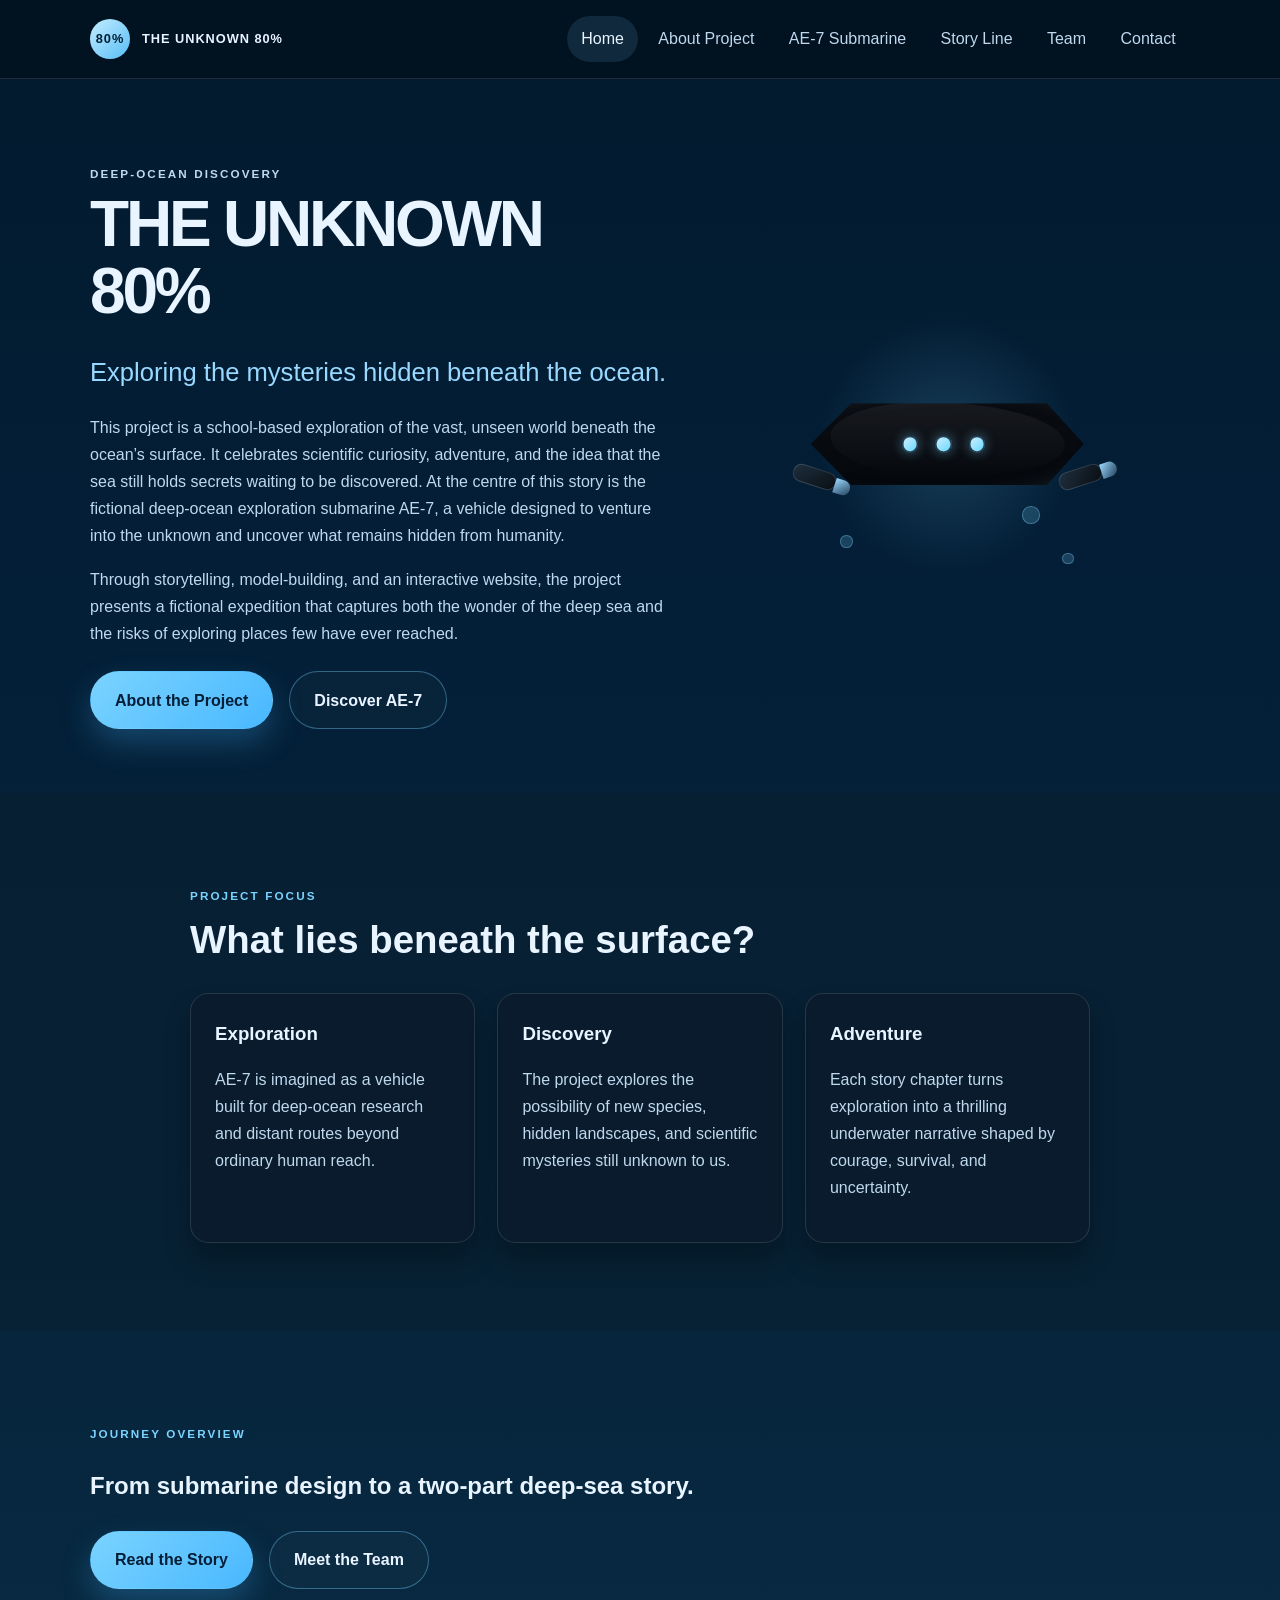
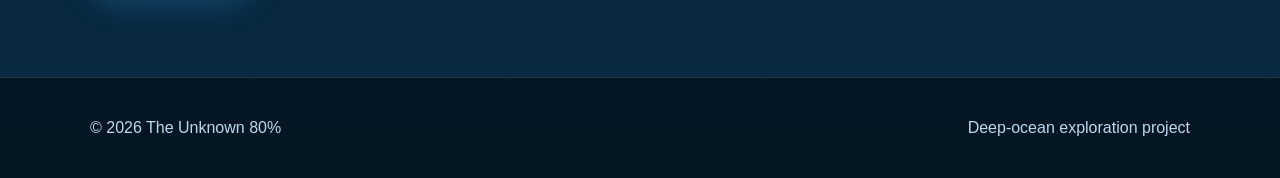
==== index.html @ 1398269c "Create the complete static website for The Unknown 80% with all requested pages, styling, and intera" ====
<!DOCTYPE html>
<html lang="en">
  <head>
    <meta charset="UTF-8" />
    <meta name="viewport" content="width=device-width, initial-scale=1.0" />
    <title>The Unknown 80% | Home</title>
    <meta
      name="description"
      content="The Unknown 80% explores the mysteries beneath the ocean through the fictional deep-ocean exploration submarine AE-7."
    />
    <link rel="stylesheet" href="styles.css" />
  </head>
  <body>
    <header class="site-header">
      <div class="container nav-wrap">
        <a class="brand" href="index.html">
          <span class="brand-mark">80%</span>
          <span class="brand-text">The Unknown 80%</span>
        </a>

        <button class="nav-toggle" aria-label="Open menu" aria-expanded="false">
          <span></span>
          <span></span>
          <span></span>
        </button>

        <nav class="site-nav" aria-label="Main navigation">
          <a href="index.html" class="active">Home</a>
          <a href="about.html">About Project</a>
          <a href="submarine.html">AE-7 Submarine</a>
          <a href="story.html">Story Line</a>
          <a href="team.html">Team</a>
          <a href="contact.html">Contact</a>
        </nav>
      </div>
    </header>

    <main>
      <section class="hero hero-home">
        <div class="container hero-grid">
          <div class="hero-copy reveal">
            <p class="eyebrow">Deep-Ocean Discovery</p>
            <h1>THE UNKNOWN 80%</h1>
            <p class="subtitle">Exploring the mysteries hidden beneath the ocean.</p>
            <p>
              This project is a school-based exploration of the vast, unseen world beneath the ocean’s surface.
              It celebrates scientific curiosity, adventure, and the idea that the sea still holds secrets waiting
              to be discovered. At the centre of this story is the fictional deep-ocean exploration submarine AE-7,
              a vehicle designed to venture into the unknown and uncover what remains hidden from humanity.
            </p>
            <p>
              Through storytelling, model-building, and an interactive website, the project presents a fictional expedition
              that captures both the wonder of the deep sea and the risks of exploring places few have ever reached.
            </p>
            <div class="hero-actions">
              <a class="button primary" href="about.html">About the Project</a>
              <a class="button secondary" href="submarine.html">Discover AE-7</a>
            </div>
          </div>

          <div class="hero-visual reveal">
            <div class="ae7-illustration" aria-label="AE-7 submarine illustration">
              <div class="submarine-body">
                <div class="windows">
                  <span></span>
                  <span></span>
                  <span></span>
                </div>
              </div>
              <div class="thruster thruster-left"></div>
              <div class="thruster thruster-right"></div>
              <div class="bubble bubble-1"></div>
              <div class="bubble bubble-2"></div>
              <div class="bubble bubble-3"></div>
            </div>
          </div>
        </div>
      </section>

      <section class="section section-light">
        <div class="container narrow">
          <div class="section-heading reveal">
            <p class="eyebrow">Project Focus</p>
            <h2>What lies beneath the surface?</h2>
          </div>

          <div class="feature-grid three-up">
            <article class="info-card reveal">
              <h3>Exploration</h3>
              <p>AE-7 is imagined as a vehicle built for deep-ocean research and distant routes beyond ordinary human reach.</p>
            </article>
            <article class="info-card reveal">
              <h3>Discovery</h3>
              <p>The project explores the possibility of new species, hidden landscapes, and scientific mysteries still unknown to us.</p>
            </article>
            <article class="info-card reveal">
              <h3>Adventure</h3>
              <p>Each story chapter turns exploration into a thrilling underwater narrative shaped by courage, survival, and uncertainty.</p>
            </article>
          </div>
        </div>
      </section>

      <section class="section">
        <div class="container home-cta reveal">
          <div>
            <p class="eyebrow">Journey Overview</p>
            <h2>From submarine design to a two-part deep-sea story.</h2>
          </div>
          <div class="cta-links">
            <a href="story.html" class="button primary">Read the Story</a>
            <a href="team.html" class="button secondary">Meet the Team</a>
          </div>
        </div>
      </section>
    </main>

    <footer class="site-footer">
      <div class="container footer-wrap">
        <p>© 2026 The Unknown 80%</p>
        <p>Deep-ocean exploration project</p>
      </div>
    </footer>

    <script src="main.js"></script>
  </body>
</html>
---- styles.css ----
* {
  box-sizing: border-box;
}

:root {
  --bg-dark: #021a2d;
  --bg-deep: #031e36;
  --bg-mid: #0c3354;
  --panel: rgba(11, 31, 52, 0.9);
  --panel-soft: rgba(14, 41, 64, 0.72);
  --panel-light: #edf6ff;
  --line: rgba(255, 255, 255, 0.12);
  --text: #e8f4ff;
  --text-soft: #bfd9ee;
  --text-dark: #0c1f2d;
  --primary: #7ad3ff;
  --primary-strong: #49b8ff;
  --secondary: #99d8ff;
  --accent: #a9d9f7;
  --shadow: rgba(2, 11, 19, 0.35);
}

html {
  scroll-behavior: smooth;
}

body {
  margin: 0;
  font-family: "Segoe UI", Tahoma, Geneva, Verdana, sans-serif;
  background: linear-gradient(180deg, var(--bg-dark) 0%, var(--bg-deep) 30%, #082a42 100%);
  color: var(--text);
  line-height: 1.7;
}

img {
  max-width: 100%;
  display: block;
}

a {
  color: inherit;
  text-decoration: none;
}

button,
input,
textarea {
  font: inherit;
}

.container {
  width: min(1100px, calc(100% - 2rem));
  margin: 0 auto;
}

.narrow {
  width: min(900px, calc(100% - 2rem));
  margin: 0 auto;
}

.section {
  padding: 5.5rem 0;
}

.section-light {
  background: rgba(9, 30, 48, 0.6);
}

.site-header {
  position: sticky;
  top: 0;
  z-index: 20;
  background: rgba(2, 17, 30, 0.8);
  backdrop-filter: blur(12px);
  border-bottom: 1px solid var(--line);
}

.nav-wrap {
  display: flex;
  align-items: center;
  justify-content: space-between;
  min-height: 78px;
  gap: 1rem;
}

.brand {
  display: inline-flex;
  align-items: center;
  gap: 0.75rem;
  font-weight: 700;
  letter-spacing: 0.06em;
  text-transform: uppercase;
}

.brand-mark {
  display: inline-grid;
  place-items: center;
  width: 2.5rem;
  height: 2.5rem;
  border-radius: 50%;
  background: linear-gradient(135deg, #c4ecff, #57bef6);
  color: var(--bg-deep);
  font-size: 0.8rem;
}

.brand-text {
  font-size: 0.8rem;
}

.site-nav {
  display: flex;
  align-items: center;
  gap: 0.35rem;
  flex-wrap: wrap;
}

.site-nav a {
  color: var(--text-soft);
  padding: 0.6rem 0.9rem;
  border-radius: 999px;
  transition: 0.25s ease;
}

.site-nav a:hover,
.site-nav a.active {
  color: var(--text);
  background: rgba(122, 211, 255, 0.12);
}

.nav-toggle {
  display: none;
  background: transparent;
  border: 1px solid var(--line);
  border-radius: 0.5rem;
  padding: 0.5rem;
  cursor: pointer;
}

.nav-toggle span {
  display: block;
  width: 1.3rem;
  height: 2px;
  margin: 0.2rem 0;
  background: var(--text);
}

.hero {
  padding: 5rem 0 4rem;
}

.hero-grid,
.content-grid,
.contact-layout {
  display: grid;
  grid-template-columns: 1.2fr 1fr;
  gap: 2rem;
  align-items: center;
}

.hero-copy h1,
.page-hero h1 {
  font-size: clamp(2.6rem, 5vw, 5rem);
  line-height: 1.05;
  margin: 0.3rem 0 1rem;
  letter-spacing: -0.05em;
}

.hero-copy .subtitle {
  font-size: clamp(1.15rem, 2vw, 1.7rem);
  color: var(--secondary);
  margin-bottom: 1.2rem;
}

.hero-copy p,
.text-column p,
.story-part p,
.info-card p,
.team-card p,
.contact-card p,
.contact-card li,
.quote-box p {
  color: var(--text-soft);
}

.eyebrow {
  display: inline-block;
  margin: 0;
  letter-spacing: 0.18em;
  text-transform: uppercase;
  font-size: 0.73rem;
  color: var(--primary);
  font-weight: 700;
}

.hero-actions,
.cta-links {
  display: flex;
  flex-wrap: wrap;
  gap: 1rem;
  margin-top: 1.5rem;
}

.button {
  display: inline-flex;
  align-items: center;
  justify-content: center;
  padding: 0.9rem 1.5rem;
  border-radius: 999px;
  border: 1px solid transparent;
  font-weight: 700;
  transition: transform 0.22s ease, box-shadow 0.22s ease;
}

.button:hover {
  transform: translateY(-1px);
}

.button.primary {
  background: linear-gradient(135deg, var(--primary), var(--primary-strong));
  color: var(--bg-deep);
  box-shadow: 0 14px 30px rgba(73, 184, 255, 0.25);
}

.button.secondary {
  border-color: rgba(122, 211, 255, 0.38);
  background: rgba(255, 255, 255, 0.02);
  color: var(--text);
}

.hero-visual,
.submarine-visual {
  display: flex;
  justify-content: center;
  align-items: center;
}

.ae7-illustration {
  position: relative;
  width: min(32rem, 100%);
  height: 19rem;
  background: radial-gradient(circle at center, rgba(122, 211, 255, 0.18), transparent 45%);
}

.ae7-illustration.large {
  width: min(27rem, 100%);
  height: 16rem;
}

.submarine-body {
  position: absolute;
  left: 50%;
  top: 50%;
  transform: translate(-50%, -50%);
  width: 76%;
  height: 42%;
  background: linear-gradient(180deg, #0b0d12 0%, #03070c 100%);
  border: 2px solid rgba(163, 185, 208, 0.2);
  border-radius: 62% 38% 52% 48% / 58% 50% 50% 42%;
  box-shadow: inset -18px 0 24px rgba(91, 99, 105, 0.4), 0 18px 32px rgba(0, 0, 0, 0.3);
  clip-path: polygon(13% 50%, 24% 18%, 77% 18%, 87% 50%, 77% 82%, 24% 82%);
}

.submarine-body::before {
  content: "";
  position: absolute;
  inset: 16% 18% 22% 18%;
  background: linear-gradient(180deg, rgba(255, 255, 255, 0.06), transparent);
  border-radius: 40% 60% 45% 55% / 44% 55% 45% 56%;
}

.windows {
  position: absolute;
  inset: 30% 20% 30% 18%;
  display: flex;
  align-items: center;
  justify-content: center;
  gap: 1rem;
}

.windows span {
  display: block;
  width: 1.1rem;
  height: 1.1rem;
  border-radius: 50%;
  background: linear-gradient(135deg, #cfeeff, #67d9ff);
  border: 2px solid rgba(8, 25, 40, 0.8);
  box-shadow: 0 0 12px rgba(122, 211, 255, 0.4);
}

.thruster {
  position: absolute;
  top: 58%;
  width: 2.8rem;
  height: 1.15rem;
  border-radius: 999px;
  background: linear-gradient(135deg, #1e2f3d, #0a0e14);
  border: 1px solid rgba(170, 204, 233, 0.2);
}

.thruster::before {
  content: "";
  position: absolute;
  right: -1rem;
  top: 0.1rem;
  width: 1rem;
  height: 0.95rem;
  background: linear-gradient(135deg, #99d8ff, #213d57);
  border-radius: 0 999px 999px 0;
}

.thruster-left {
  left: 18%;
  transform: rotate(18deg);
}

.thruster-right {
  right: 18%;
  transform: rotate(-18deg);
}

.bubble {
  position: absolute;
  background: rgba(122, 211, 255, 0.2);
  border: 1px solid rgba(122, 211, 255, 0.35);
  border-radius: 50%;
  animation: float 4s ease-in-out infinite;
}

.bubble-1 {
  width: 0.8rem;
  height: 0.8rem;
  bottom: 3rem;
  left: 28%;
}

.bubble-2 {
  width: 1.1rem;
  height: 1.1rem;
  bottom: 4.5rem;
  right: 31%;
  animation-delay: 0.8s;
}

.bubble-3 {
  width: 0.7rem;
  height: 0.7rem;
  bottom: 2rem;
  right: 24%;
  animation-delay: 1.6s;
}

@keyframes float {
  0%,
  100% {
    transform: translateY(0px);
    opacity: 0.75;
  }
  50% {
    transform: translateY(-18px);
    opacity: 1;
  }
}

.section-heading {
  margin-bottom: 2rem;
}

.section-heading h2,
.text-column h2,
.story-part h2,
.contact-card h2 {
  font-size: clamp(1.9rem, 3vw, 3rem);
  margin: 0.6rem 0 0.7rem;
  line-height: 1.12;
}

.feature-grid,
.team-grid {
  display: grid;
  gap: 1.4rem;
}

.three-up,
.two-up {
  grid-template-columns: repeat(3, minmax(0, 1fr));
}

.two-up {
  grid-template-columns: repeat(2, minmax(0, 1fr));
}

.info-card,
.team-card,
.contact-card,
.contact-form,
.info-panel,
.quote-box,
.story-part {
  background: rgba(10, 26, 42, 0.7);
  border: 1px solid var(--line);
  border-radius: 1.15rem;
  box-shadow: 0 18px 24px var(--shadow);
}

.info-card,
.team-card,
.contact-card,
.info-panel,
.quote-box,
.story-part {
  padding: 1.5rem;
}

.info-card h3,
.team-card h3,
.info-panel h3 {
  margin-top: 0;
  margin-bottom: 0.5rem;
  color: var(--text);
}

.content-grid {
  grid-template-columns: minmax(0, 1.3fr) minmax(260px, 0.7fr);
}

.info-panel ul {
  margin: 0;
  padding-left: 1.25rem;
  color: var(--text-soft);
}

.quote-box {
  max-width: 900px;
  margin: 0 auto;
  padding: 2rem 2.25rem;
}

.quote-box p {
  margin: 0;
  font-size: clamp(1.05rem, 2vw, 1.35rem);
  line-height: 1.7;
}

.page-hero {
  padding: 5rem 0 3rem;
  border-bottom: 1px solid var(--line);
}

.muted-hero {
  background: linear-gradient(180deg, rgba(18, 43, 63, 0.8), rgba(7, 23, 35, 0.7));
}

.deep-hero {
  background: linear-gradient(180deg, rgba(7, 23, 35, 0.85), rgba(8, 33, 53, 0.78));
}

.story-hero {
  background: linear-gradient(180deg, rgba(15, 29, 46, 0.84), rgba(9, 31, 49, 0.8));
}

.neutral-hero {
  background: linear-gradient(180deg, rgba(19, 32, 45, 0.8), rgba(10, 24, 38, 0.78));
}

.contact-hero {
  background: linear-gradient(180deg, rgba(14, 28, 43, 0.82), rgba(8, 26, 42, 0.74));
}

.story-timeline {
  list-style: none;
  padding: 0;
  margin: 1.5rem 0 0;
  display: grid;
  gap: 0.8rem;
}

.story-timeline li {
  position: relative;
  padding: 0.8rem 0.9rem 0.8rem 2.5rem;
  background: rgba(122, 211, 255, 0.05);
  border: 1px solid rgba(122, 211, 255, 0.12);
  border-radius: 0.9rem;
  color: var(--text-soft);
}

.story-timeline li::before {
  content: "";
  position: absolute;
  left: 1rem;
  top: 50%;
  transform: translateY(-50%);
  width: 0.55rem;
  height: 0.55rem;
  border-radius: 50%;
  background: var(--primary);
  box-shadow: 0 0 0 6px rgba(122, 211, 255, 0.12);
}

.story-part + .story-part {
  margin-top: 1.5rem;
}

.team-grid {
  grid-template-columns: repeat(3, minmax(0, 1fr));
}

.contact-layout {
  grid-template-columns: 0.9fr 1.1fr;
}

.contact-card ul {
  list-style: none;
  margin: 1rem 0 0;
  padding: 0;
  display: grid;
  gap: 0.7rem;
}

.contact-form {
  padding: 1.5rem;
  display: grid;
  gap: 1rem;
}

.contact-form label {
  display: grid;
  gap: 0.5rem;
  color: var(--text-soft);
  font-weight: 600;
}

.contact-form input,
.contact-form textarea {
  width: 100%;
  padding: 0.9rem 1rem;
  border-radius: 0.8rem;
  border: 1px solid rgba(173, 209, 231, 0.25);
  background: rgba(3, 17, 29, 0.7);
  color: var(--text);
}

.contact-form input::placeholder,
.contact-form textarea::placeholder {
  color: rgba(191, 217, 238, 0.7);
}

.site-footer {
  border-top: 1px solid var(--line);
  background: rgba(4, 18, 28, 0.8);
  padding: 1.3rem 0;
}

.footer-wrap {
  display: flex;
  justify-content: space-between;
  gap: 1rem;
  flex-wrap: wrap;
  color: var(--text-soft);
}

.reveal {
  opacity: 0;
  transform: translateY(20px);
  transition: opacity 0.7s ease, transform 0.7s ease;
}

.reveal.visible {
  opacity: 1;
  transform: translateY(0);
}

@media (max-width: 820px) {
  .hero-grid,
  .content-grid,
  .contact-layout,
  .two-up,
  .three-up,
  .team-grid {
    grid-template-columns: 1fr;
  }

  .nav-toggle {
    display: inline-block;
  }

  .site-nav {
    position: absolute;
    top: calc(100% + 0.75rem);
    right: 1rem;
    left: 1rem;
    display: none;
    flex-direction: column;
    align-items: stretch;
    background: rgba(4, 18, 28, 0.98);
    border: 1px solid var(--line);
    border-radius: 1rem;
    padding: 0.7rem;
  }

  .site-nav.open {
    display: flex;
  }

  .site-nav a {
    width: 100%;
    text-align: center;
  }

  .hero {
    padding-top: 4rem;
  }
}

@media (prefers-reduced-motion: reduce) {
  * {
    scroll-behavior: auto !important;
    animation-duration: 0.01ms !important;
    animation-iteration-count: 1 !important;
    transition-duration: 0.01ms !important;
  }
}
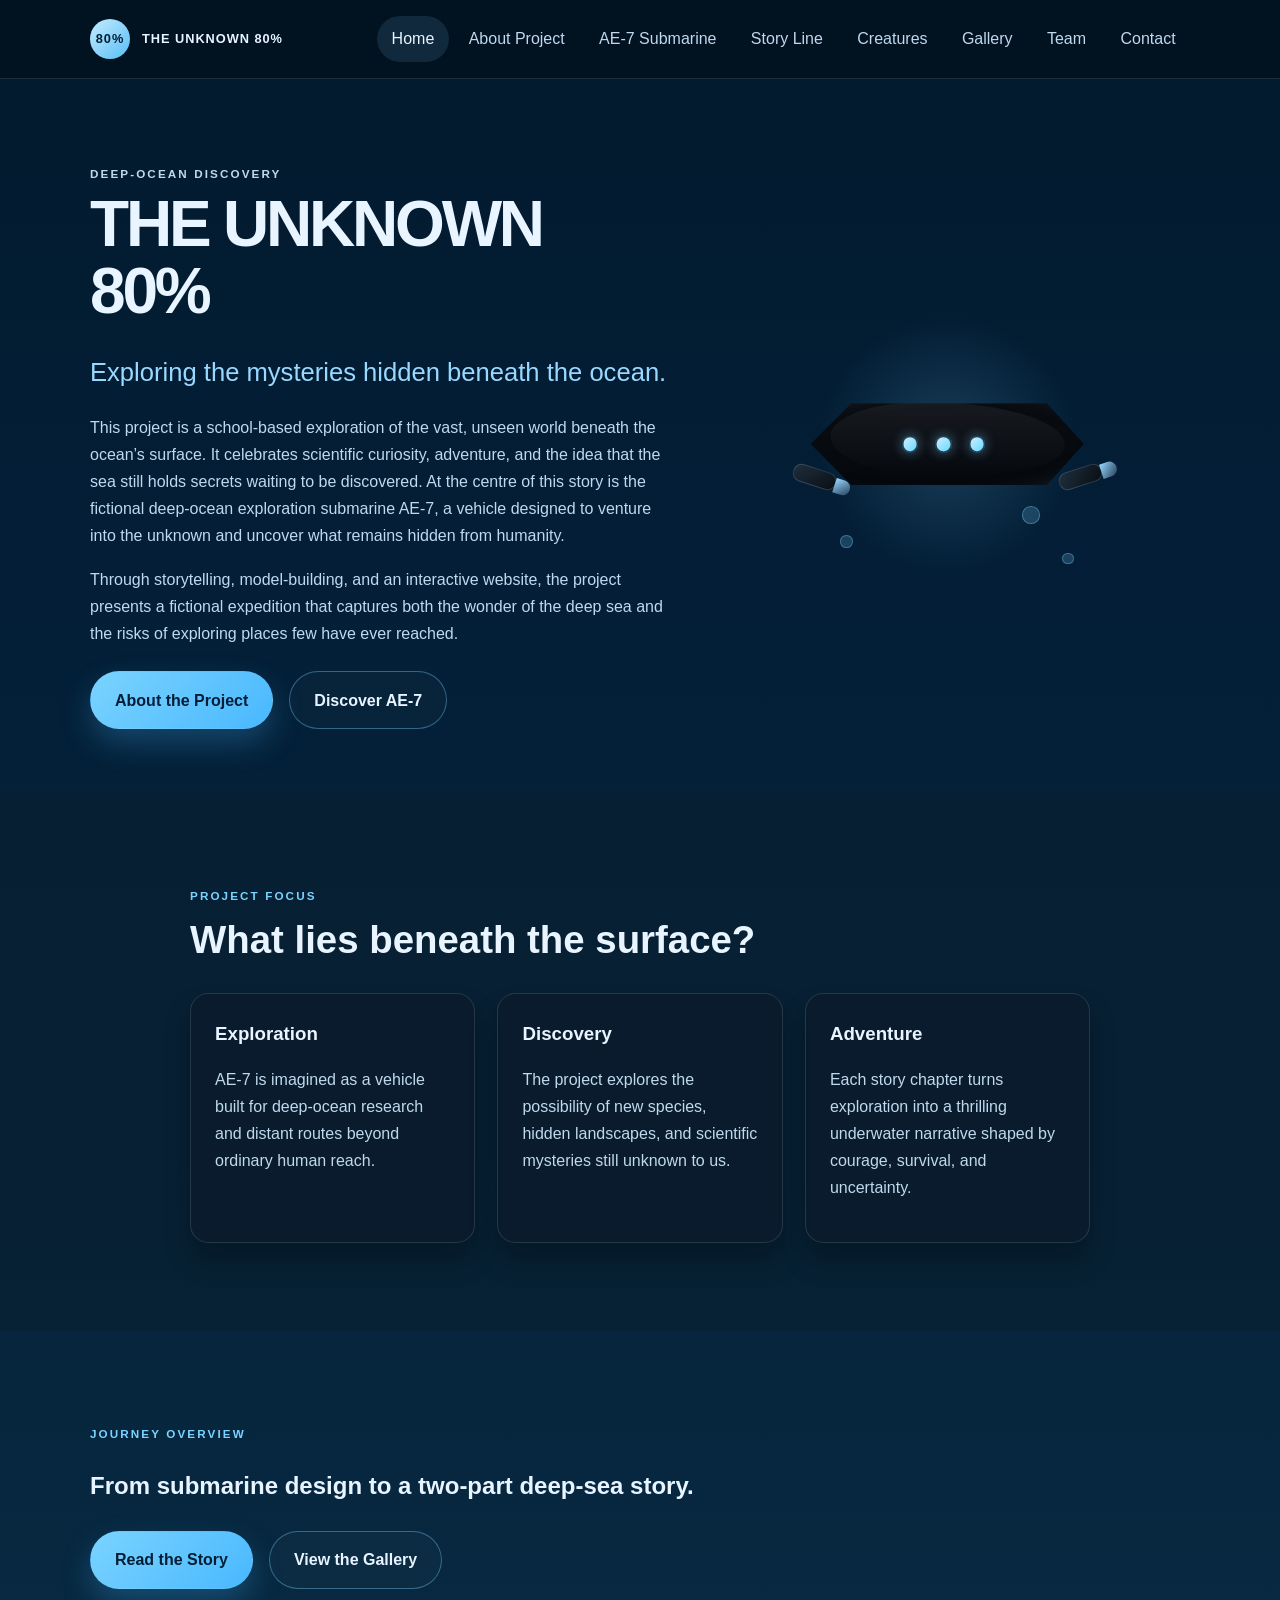
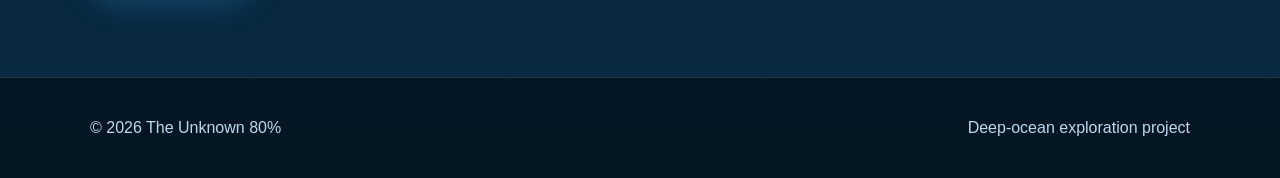
==== commit 39023e18: "Update the home page navigation and homepage content to match the project brief and include the addi" ====
--- a/index.html
+++ b/index.html
@@ -29,6 +29,8 @@
           <a href="about.html">About Project</a>
           <a href="submarine.html">AE-7 Submarine</a>
           <a href="story.html">Story Line</a>
+          <a href="creatures.html">Creatures</a>
+          <a href="gallery.html">Gallery</a>
           <a href="team.html">Team</a>
           <a href="contact.html">Contact</a>
         </nav>
@@ -109,7 +111,7 @@
           </div>
           <div class="cta-links">
             <a href="story.html" class="button primary">Read the Story</a>
-            <a href="team.html" class="button secondary">Meet the Team</a>
+            <a href="gallery.html" class="button secondary">View the Gallery</a>
           </div>
         </div>
       </section>
@@ -125,321 +127,3 @@
     <script src="main.js"></script>
   </body>
 </html>
-
-
-
-
-
-
-
-
-
-
-
-
-
-
-
-
-
-
-
-
-
-
-
-
-
-
-
-
-
-
-
-
-
-
-
-
-
-
-
-
-
-
-
-
-
-
-
-
-
-
-
-
-
-
-
-
-
-
-
-
-
-
-
-
-
-
-
-
-
-
-
-
-
-
-
-
-
-
-
-
-
-
-
-
-
-
-
-
-
-
-
-
-
-
-
-
-
-
-
-
-
-
-
-
-
-
-
-
-
-
-
-
-
-
-
-
-
-
-
-
-
-
-
-
-
-
-
-
-
-
-
-
-
-
-
-
-
-
-
-
-
-
-
-
-
-
-
-
-
-
-
-
-
-
-
-
-
-
-
-
-
-
-
-
-
-
-
-
-
-
-
-
-
-
-
-
-
-
-
-
-
-
-
-
-
-
-
-
-
-
-
-
-
-
-
-
-
-
-
-
-
-
-
-
-
-
-
-
-
-
-
-
-
-
-
-
-
-
-
-
-
-
-
-
-
-
-
-
-
-
-
-
-
-
-
-
-
-
-
-
-
-
-
-
-
-
-
-
-
-
-
-
-
-
-
-
-
-
-
-
-
-
-
-
-
-
-
-
-
-
-
-
-
-
-
-
-
-
-
-
-
-
-
-
-
-
-
-
-
-
-
-
-
-
-
-
-
-
-
-
-
-
-
-
-
-
-
-
-
-
-
-
-
-
-
-
-
-
